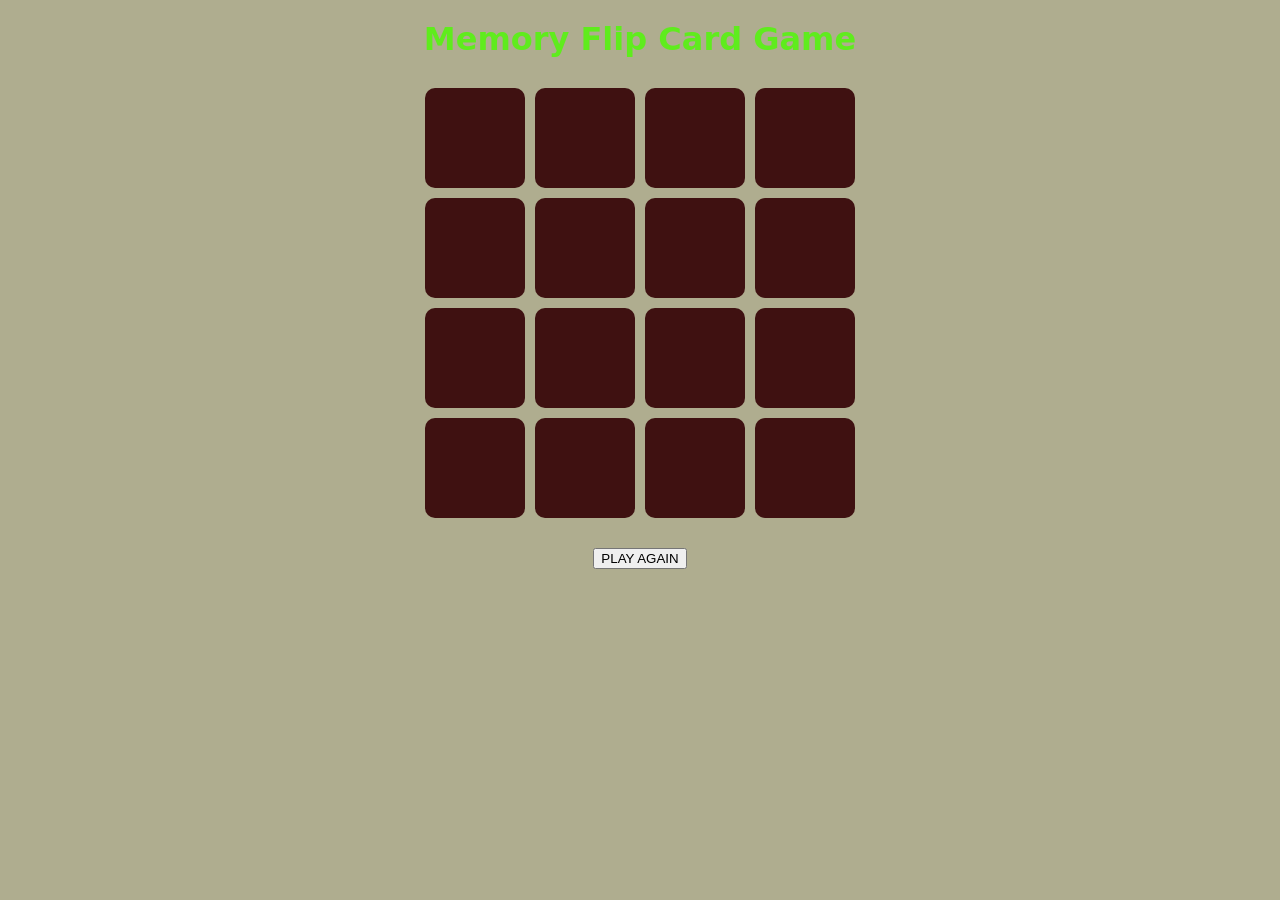
==== index.html @ 502e8ca2 "Add files via upload" ====
<!DOCTYPE html>
<html lang="en">
<head>
  <meta charset="UTF-8" />
  <meta name="viewport" content="width=device-width, initial-scale=1.0" />
  <title>Memory Card  flip Game</title>
  <link rel="stylesheet" href="index.css" />
</head>
<body>
  <h1>Memory Flip Card Game</h1>
  <div class="game-board" id="game-board"></div>
<a href="india.html"><button>PLAY AGAIN</button></a>
  <script src="index.js"></script>
</body>
</html>
---- index.css ----
body {
  font-family: Arial, sans-serif;
  text-align: center;
  background: #5f5b1d7e;
}

h1 {
  margin: 20px;
  color:rgb(95, 236, 29);
  font-family:system-ui, -apple-system, BlinkMacSystemFont, 'Segoe UI', Roboto, Oxygen, Ubuntu, Cantarell, 'Open Sans', 'Helvetica Neue', sans-serif
}

.game-board {
  display: grid;
  grid-template-columns: repeat(4, 100px);
  grid-gap: 10px;
  justify-content: center;
  margin: 30px auto;
}

.card {
  width: 100px;
  height: 100px;
  background-color: #3f1111;
  color: rgba(219, 8, 8, 0.39);
  font-size: 48px;
  display: flex;
  align-items: center;
  justify-content: center;
  cursor: pointer;
  user-select: none;
  border-radius: 10%;
}

.card.flipped {
  background-color: #c2bebe;
  color: #161515;
}
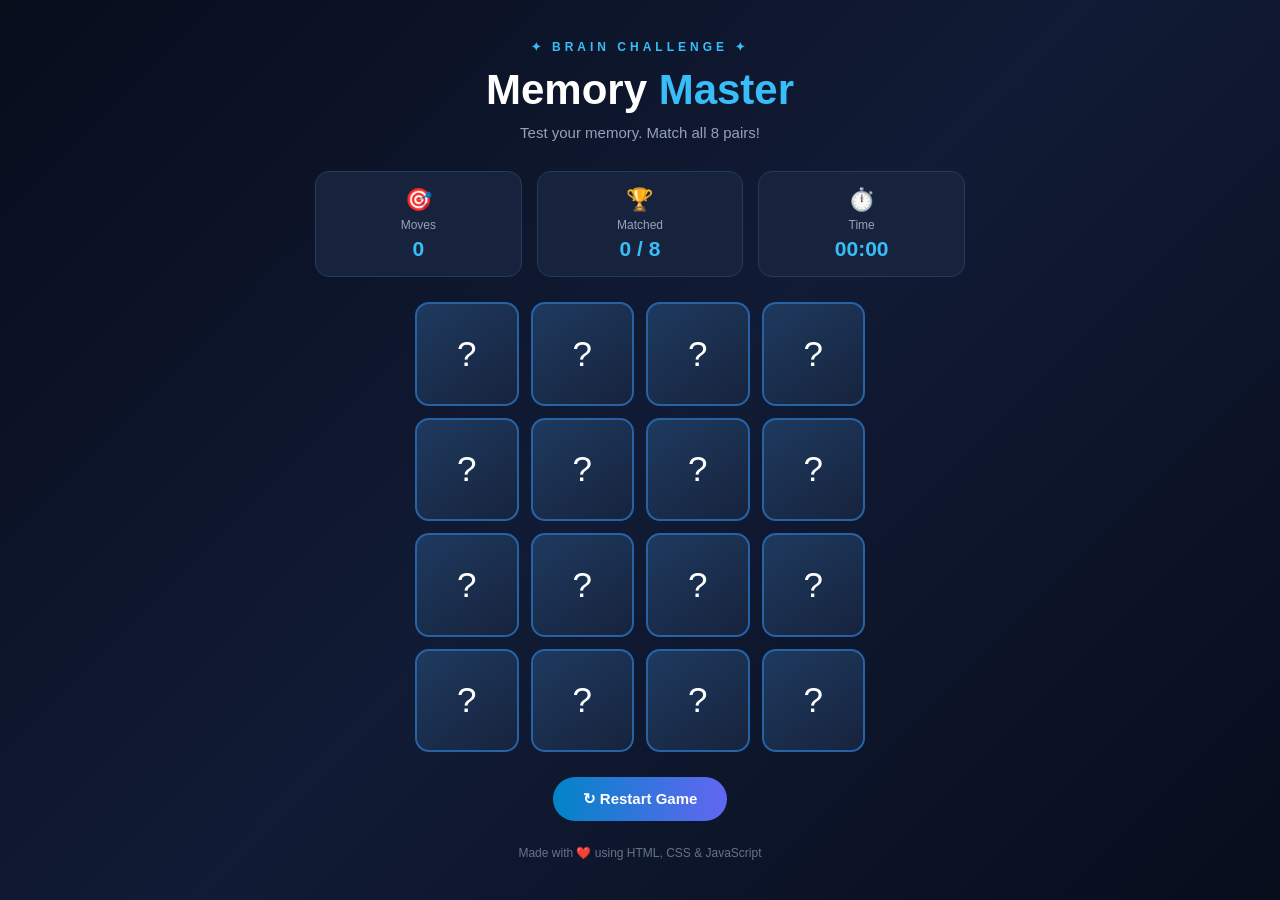
==== commit 9582cf02: "Update memory game with leader images and interactive features" ====
--- a/index.html
+++ b/index.html
@@ -1,15 +1,58 @@
 <!DOCTYPE html>
 <html lang="en">
 <head>
-  <meta charset="UTF-8" />
-  <meta name="viewport" content="width=device-width, initial-scale=1.0" />
-  <title>Memory Card  flip Game</title>
-  <link rel="stylesheet" href="index.css" />
+  <meta charset="UTF-8">
+  <meta name="viewport" content="width=device-width, initial-scale=1.0">
+  <title>Neon Memory Game</title>
+  <link rel="stylesheet" href="index.css">
 </head>
 <body>
-  <h1>Memory Flip Card Game</h1>
-  <div class="game-board" id="game-board"></div>
-<a href="india.html"><button>PLAY AGAIN</button></a>
+
+  <main class="game-container">
+
+    <header class="game-header">
+      <p class="game-label">✦ BRAIN CHALLENGE ✦</p>
+      <h1>Memory <span>Master</span></h1>
+      <p class="subtitle">Test your memory. Match all 8 pairs!</p>
+    </header>
+
+    <section class="game-info">
+      <div class="info-card">
+        <span>🎯</span>
+        <p>Moves</p>
+        <h2 id="moves">0</h2>
+      </div>
+
+      <div class="info-card">
+        <span>🏆</span>
+        <p>Matched</p>
+        <h2 id="matched">0 / 8</h2>
+      </div>
+
+      <div class="info-card">
+        <span>⏱️</span>
+        <p>Time</p>
+        <h2 id="timer">00:00</h2>
+      </div>
+    </section>
+
+    <div class="game-board" id="game-board"></div>
+<div id="win-message" class="win-message">
+  <h2>🎉 Congratulations!</h2>
+  <p>You matched all 8 pairs!</p>
+  <p id="final-stats"></p>
+  <button onclick="createGame()" class="restart-btn">
+    Play Again ↻
+  </button>
+</div>
+    <button id="restart-btn" class="restart-btn">
+      ↻ Restart Game
+    </button>
+
+    <p class="footer-text">Made with ❤️ using HTML, CSS & JavaScript</p>
+
+  </main>
+
   <script src="index.js"></script>
 </body>
-</html>
+</html>
--- a/index.css
+++ b/index.css
@@ -1,38 +1,211 @@
+* {
+  margin: 0;
+  padding: 0;
+  box-sizing: border-box;
+}
+
 body {
-  font-family: Arial, sans-serif;
+  font-family: 'Segoe UI', Arial, sans-serif;
+  background: linear-gradient(135deg, #080d1c, #111b35, #080d1c);
+  color: white;
+  min-height: 100vh;
+  display: flex;
+  justify-content: center;
+  align-items: center;
+  padding: 30px 15px;
+}
+
+.game-container {
+  width: 100%;
+  max-width: 650px;
   text-align: center;
-  background: #5f5b1d7e;
+}
+
+.game-header {
+  margin-bottom: 30px;
+}
+
+.game-label {
+  color: #38bdf8;
+  font-size: 12px;
+  letter-spacing: 4px;
+  font-weight: bold;
+  margin-bottom: 12px;
 }
 
 h1 {
-  margin: 20px;
-  color:rgb(95, 236, 29);
-  font-family:system-ui, -apple-system, BlinkMacSystemFont, 'Segoe UI', Roboto, Oxygen, Ubuntu, Cantarell, 'Open Sans', 'Helvetica Neue', sans-serif
+  font-size: 42px;
+  font-weight: 800;
+  margin-bottom: 10px;
+}
+
+h1 span {
+  color: #38bdf8;
+}
+
+.subtitle {
+  color: #94a3b8;
+  font-size: 15px;
+}
+
+.game-info {
+  display: grid;
+  grid-template-columns: repeat(3, 1fr);
+  gap: 15px;
+  margin-bottom: 25px;
+}
+
+.info-card {
+  background: #17233d;
+  border: 1px solid #263b5c;
+  border-radius: 14px;
+  padding: 15px 8px;
+}
+
+.info-card span {
+  font-size: 22px;
+}
+
+.info-card p {
+  color: #94a3b8;
+  font-size: 12px;
+  margin: 5px 0;
+}
+
+.info-card h2 {
+  color: #38bdf8;
+  font-size: 21px;
 }
 
 .game-board {
   display: grid;
-  grid-template-columns: repeat(4, 100px);
-  grid-gap: 10px;
-  justify-content: center;
-  margin: 30px auto;
+  grid-template-columns: repeat(4, minmax(0, 1fr));
+  gap: 12px;
+  max-width: 450px;
+  margin: 0 auto 25px;
 }
 
 .card {
-  width: 100px;
-  height: 100px;
-  background-color: #3f1111;
-  color: rgba(219, 8, 8, 0.39);
-  font-size: 48px;
+  aspect-ratio: 1 / 1;
+  width: 100%;
+  background: linear-gradient(145deg, #1e3a5f, #17233d);
+  border: 2px solid #2563a6;
+  color: white;
+  font-size: 35px;
   display: flex;
   align-items: center;
   justify-content: center;
   cursor: pointer;
   user-select: none;
-  border-radius: 10%;
+  border-radius: 14px;
+  transition: transform 0.3s, background 0.3s, box-shadow 0.3s;
+}
+
+.card:hover {
+  transform: translateY(-4px);
+  box-shadow: 0 0 18px rgba(56, 189, 248, 0.3);
 }
 
 .card.flipped {
-  background-color: #c2bebe;
-  color: #161515;
-}
+  background: linear-gradient(145deg, #38bdf8, #6366f1);
+  color: white;
+  transform: rotateY(180deg);
+  box-shadow: 0 0 18px rgba(56, 189, 248, 0.5);
+}
+
+.restart-btn {
+  background: linear-gradient(90deg, #0284c7, #6366f1);
+  color: white;
+  border: none;
+  padding: 13px 30px;
+  border-radius: 30px;
+  font-size: 15px;
+  font-weight: bold;
+  cursor: pointer;
+  transition: 0.3s;
+}
+
+.restart-btn:hover {
+  transform: scale(1.05);
+  box-shadow: 0 0 20px rgba(56, 189, 248, 0.4);
+}
+
+.footer-text {
+  color: #64748b;
+  font-size: 12px;
+  margin-top: 25px;
+}
+
+@media (max-width: 480px) {
+  h1 {
+    font-size: 32px;
+  }
+
+  .game-board {
+    gap: 8px;
+  }
+
+  .card {
+    font-size: 27px;
+    border-radius: 10px;
+  }
+
+  .info-card {
+    padding: 12px 5px;
+  }
+}
+.win-message {
+  display: none;
+  background: linear-gradient(145deg, #17233d, #1e3a5f);
+  border: 2px solid #38bdf8;
+  border-radius: 20px;
+  padding: 30px 20px;
+  margin: 25px auto;
+  max-width: 450px;
+  box-shadow: 0 0 30px rgba(56, 189, 248, 0.3);
+  animation: winAnimation 0.6s ease;
+}
+
+.win-message h2 {
+  color: #38bdf8;
+  font-size: 28px;
+  margin-bottom: 12px;
+}
+
+.win-message p {
+  color: #cbd5e1;
+  margin-bottom: 15px;
+}
+
+@keyframes winAnimation {
+  from {
+    opacity: 0;
+    transform: scale(0.8);
+  }
+  to {
+    opacity: 1;
+    transform: scale(1);
+  }
+}
+.card {
+  overflow: hidden;
+}
+
+.card img {
+  width: 100%;
+  height: 100%;
+  object-fit: cover;
+  border-radius: 10px;
+  animation: reveal 0.3s ease;
+}
+
+@keyframes reveal {
+  from {
+    opacity: 0;
+    transform: scale(0.8);
+  }
+  to {
+    opacity: 1;
+    transform: scale(1);
+  }
+}
